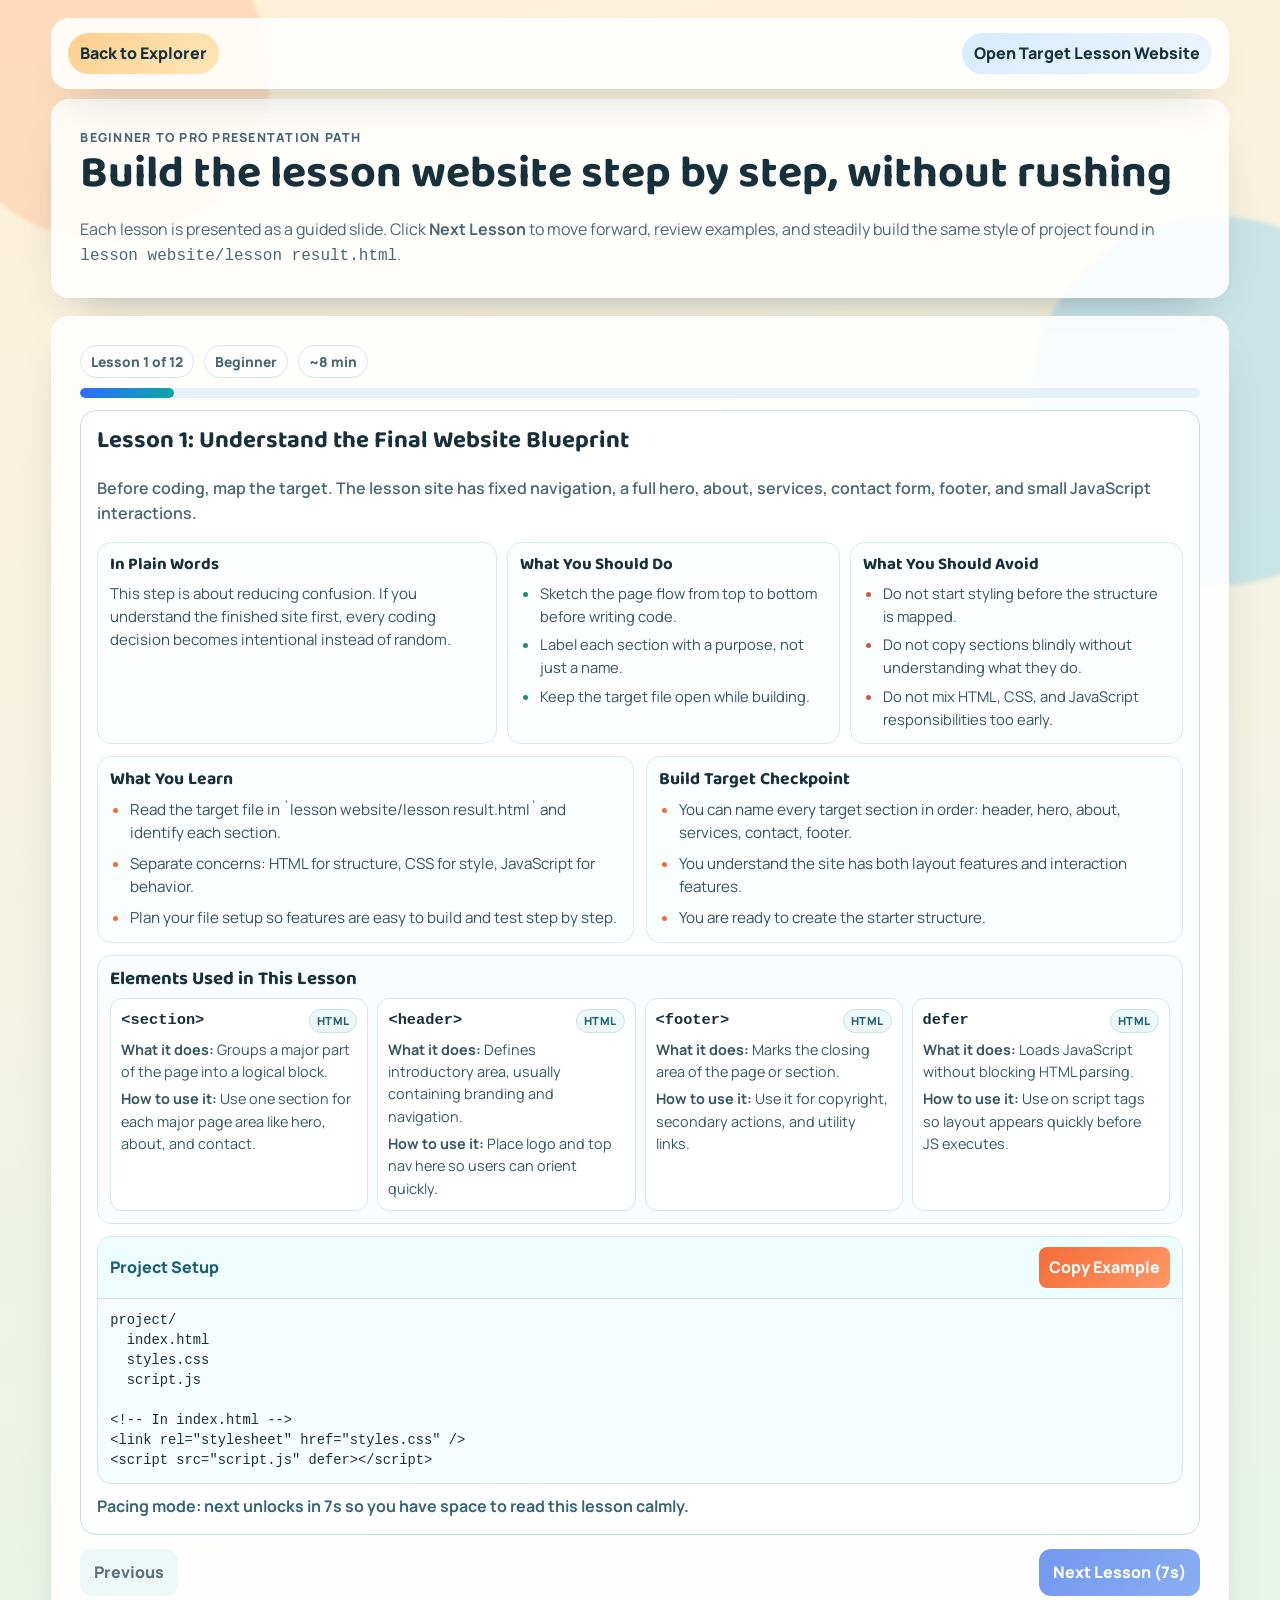
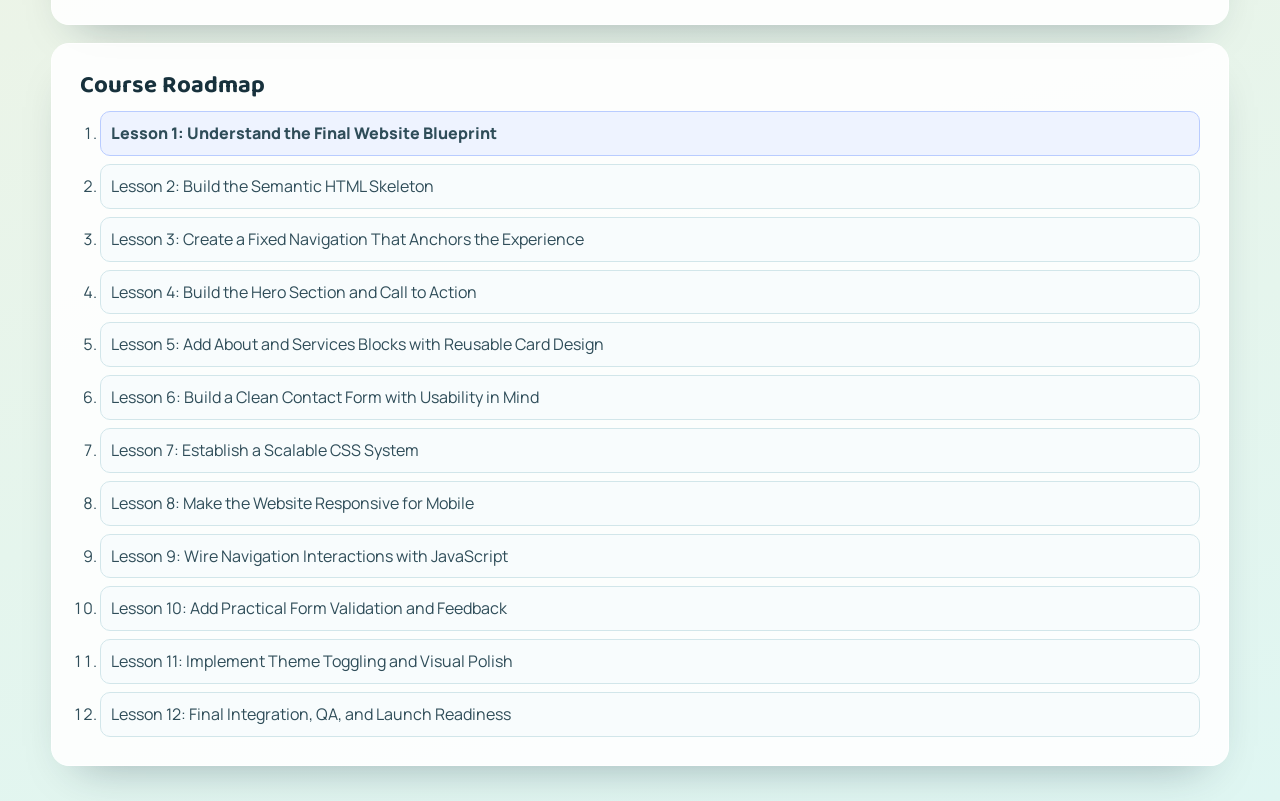
==== learn.html @ 1e5a31a6 "commit" ====
<!DOCTYPE html>
<html lang="en">
  <head>
    <meta charset="UTF-8" />
    <meta name="viewport" content="width=device-width, initial-scale=1.0" />
    <title>Learn Coding Path | Web Stack Explorer</title>
    <link rel="preconnect" href="https://fonts.googleapis.com" />
    <link rel="preconnect" href="https://fonts.gstatic.com" crossorigin />
    <link
      href="https://fonts.googleapis.com/css2?family=Baloo+2:wght@600;700&family=Manrope:wght@400;600;700;800&display=swap"
      rel="stylesheet"
    />
    <link rel="stylesheet" href="learn.css" />
    <script src="learn.js" defer></script>
  </head>
  <body>
    <div class="bg-layer" aria-hidden="true">
      <span class="shape shape-a"></span>
      <span class="shape shape-b"></span>
      <span class="shape shape-c"></span>
    </div>

    <header class="learn-header">
      <a class="back-link" href="index.html">Back to Explorer</a>
      <a
        class="target-link"
        href="lesson%20website/lesson%20result.html"
        target="_blank"
        rel="noreferrer"
        >Open Target Lesson Website</a
      >
    </header>

    <main class="learn-main">
      <section class="intro">
        <p class="eyebrow">Beginner to Pro Presentation Path</p>
        <h1>Build the lesson website step by step, without rushing</h1>
        <p>
          Each lesson is presented as a guided slide. Click
          <strong>Next Lesson</strong> to move forward, review examples, and
          steadily build the same style of project found in
          <code>lesson website/lesson result.html</code>.
        </p>
      </section>

      <section class="presentation" aria-live="polite">
        <div class="progress-wrap">
          <div class="progress-meta">
            <span id="lessonCounter">Lesson 1 of 12</span>
            <span id="lessonLevel">Beginner</span>
            <span id="lessonReadTime">~8 min</span>
          </div>
          <div class="progress-bar">
            <span id="progressFill"></span>
          </div>
        </div>

        <article id="lessonCard" class="lesson-card">
          <h2 id="lessonTitle"></h2>
          <p id="lessonSummary" class="lesson-summary"></p>

          <section class="explain-grid">
            <article class="explain-panel">
              <h3>In Plain Words</h3>
              <p id="lessonExplain"></p>
            </article>
            <article class="do-panel">
              <h3>What You Should Do</h3>
              <ul id="lessonDo"></ul>
            </article>
            <article class="dont-panel">
              <h3>What You Should Avoid</h3>
              <ul id="lessonDont"></ul>
            </article>
          </section>

          <div class="lesson-columns">
            <section>
              <h3>What You Learn</h3>
              <ul id="lessonPoints"></ul>
            </section>
            <section>
              <h3>Build Target Checkpoint</h3>
              <ul id="lessonCheckpoint"></ul>
            </section>
          </div>

          <section class="element-explain">
            <h3>Elements Used in This Lesson</h3>
            <div id="lessonElements" class="element-grid"></div>
          </section>

          <section class="snippet-wrap">
            <div class="snippet-head">
              <span id="codeLabel">HTML Example</span>
              <button id="copySnippet" type="button">Copy Example</button>
            </div>
            <pre><code id="lessonSnippet"></code></pre>
          </section>

          <p id="slowTip" class="slow-tip"></p>
        </article>

        <div class="controls">
          <button id="prevBtn" type="button">Previous</button>
          <button id="nextBtn" type="button">Next Lesson</button>
        </div>
      </section>

      <section class="roadmap">
        <h2>Course Roadmap</h2>
        <ol id="roadmapList"></ol>
      </section>
    </main>
  </body>
</html>
---- learn.css ----
:root {
  --bg-top: #fef1d8;
  --bg-bottom: #dff6f2;
  --surface: #ffffffe0;
  --surface-strong: #fff;
  --text: #17313c;
  --muted: #496773;
  --border: #c3dce2;
  --accent: #f46c36;
  --accent-2: #0ca8a4;
  --accent-3: #2f6bff;
  --radius: 18px;
  --shadow: 0 22px 45px -26px rgba(10, 37, 55, 0.38);
}

*,
*::before,
*::after {
  box-sizing: border-box;
}

html {
  scroll-behavior: smooth;
}

body {
  margin: 0;
  min-height: 100vh;
  line-height: 1.55;
  color: var(--text);
  font-family: "Manrope", sans-serif;
  background: linear-gradient(168deg, var(--bg-top), var(--bg-bottom));
}

.bg-layer {
  position: fixed;
  inset: 0;
  overflow: hidden;
  pointer-events: none;
  z-index: -1;
}

.shape {
  position: absolute;
  border-radius: 50%;
  opacity: 0.24;
  filter: blur(2px);
  animation: floaty 11s ease-in-out infinite alternate;
}

.shape-a {
  width: 330px;
  height: 330px;
  background: #ff9566;
  top: -90px;
  left: -60px;
}

.shape-b {
  width: 370px;
  height: 370px;
  background: #3cb7ff;
  top: 24%;
  right: -120px;
  animation-delay: 1.4s;
}

.shape-c {
  width: 260px;
  height: 260px;
  background: #42d0b8;
  left: 30%;
  bottom: -110px;
  animation-delay: 2.4s;
}

@keyframes floaty {
  from {
    transform: translateY(0) translateX(0) scale(1);
  }
  to {
    transform: translateY(-18px) translateX(18px) scale(1.08);
  }
}

.learn-header {
  width: min(1200px, 92%);
  margin: 18px auto 10px;
  display: flex;
  justify-content: space-between;
  align-items: center;
  gap: 10px;
  padding: 14px 16px;
  border-radius: 18px;
  border: 1px solid #fff;
  background: var(--surface);
  box-shadow: var(--shadow);
  position: sticky;
  top: 10px;
  z-index: 12;
  backdrop-filter: blur(8px);
}

.back-link,
.target-link {
  text-decoration: none;
  color: var(--text);
  font-weight: 800;
  border-radius: 999px;
  padding: 8px 12px;
}

.back-link {
  background: linear-gradient(136deg, #ffcf8d, #ffe7b9);
}

.target-link {
  background: linear-gradient(136deg, #d6ecff, #edf5ff);
}

.learn-main {
  width: min(1200px, 92%);
  margin: 0 auto 36px;
  display: grid;
  gap: 18px;
}

.intro,
.presentation,
.roadmap {
  background: var(--surface);
  border: 1px solid #fff;
  border-radius: var(--radius);
  box-shadow: var(--shadow);
  padding: clamp(18px, 2.2vw, 30px);
}

.eyebrow {
  margin: 0;
  font-size: 0.78rem;
  text-transform: uppercase;
  letter-spacing: 0.1em;
  font-weight: 800;
  color: #0f8d89;
}

h1,
h2,
h3 {
  margin-top: 0;
  line-height: 1.2;
  font-family: "Baloo 2", cursive;
}

h1 {
  font-size: clamp(1.7rem, 3.8vw, 2.8rem);
  margin-bottom: 8px;
}

.intro p {
  margin-bottom: 0;
  color: var(--muted);
}

code {
  font-family: ui-monospace, SFMono-Regular, Menlo, monospace;
}

.progress-wrap {
  margin-bottom: 12px;
}

.progress-meta {
  display: flex;
  flex-wrap: wrap;
  gap: 10px;
  align-items: center;
  font-weight: 800;
  color: var(--muted);
}

.progress-meta span {
  border-radius: 999px;
  border: 1px solid #d4e7eb;
  background: #fff;
  padding: 5px 10px;
  font-size: 0.86rem;
}

.progress-bar {
  margin-top: 10px;
  height: 10px;
  border-radius: 999px;
  background: #e5f1f5;
  overflow: hidden;
}

#progressFill {
  display: block;
  height: 100%;
  width: 0;
  border-radius: inherit;
  background: linear-gradient(130deg, var(--accent-3), var(--accent-2));
  transition: width 0.45s ease;
}

.lesson-card {
  border: 1px solid var(--border);
  border-radius: 16px;
  background: var(--surface-strong);
  padding: 16px;
  transition: opacity 0.25s ease, transform 0.25s ease;
}

.lesson-card.is-switching {
  opacity: 0;
  transform: translateY(8px);
}

.lesson-summary {
  margin-top: 0;
  color: var(--muted);
  font-weight: 600;
}

.explain-grid {
  margin-top: 10px;
  margin-bottom: 12px;
  display: grid;
  grid-template-columns: 1.2fr 1fr 1fr;
  gap: 10px;
}

.explain-grid article {
  border-radius: 14px;
  padding: 12px;
  border: 1px solid #d8eaee;
  background: #fcfeff;
}

.explain-grid h3 {
  margin-bottom: 7px;
  font-size: 1.05rem;
}

.explain-panel p {
  margin: 0;
  color: #365663;
  font-size: 0.94rem;
}

.do-panel {
  background: #f1fff8;
  border-color: #cdeedd;
}

.dont-panel {
  background: #fff7f3;
  border-color: #f0ddd4;
}

.do-panel ul,
.dont-panel ul {
  margin: 0;
  padding-left: 20px;
  display: grid;
  gap: 6px;
  color: #34545f;
  font-size: 0.92rem;
}

.do-panel li::marker {
  color: #179368;
}

.dont-panel li::marker {
  color: #c85f38;
}

.lesson-columns {
  display: grid;
  grid-template-columns: repeat(2, minmax(0, 1fr));
  gap: 12px;
  margin-top: 10px;
  margin-bottom: 12px;
}

.lesson-columns section {
  border: 1px solid #dbecef;
  border-radius: 14px;
  padding: 12px;
  background: #fbfeff;
}

.lesson-columns h3 {
  margin-bottom: 8px;
  font-size: 1.1rem;
}

.lesson-columns ul {
  margin: 0;
  padding-left: 20px;
  display: grid;
  gap: 7px;
  color: #365360;
  font-size: 0.95rem;
}

.lesson-columns li::marker {
  color: var(--accent);
}

.element-explain {
  border: 1px solid #d6eaee;
  border-radius: 14px;
  background: #f9fdff;
  padding: 12px;
  margin-bottom: 12px;
}

.element-explain h3 {
  margin-bottom: 8px;
}

.element-grid {
  display: grid;
  gap: 9px;
  grid-template-columns: repeat(auto-fit, minmax(220px, 1fr));
}

.element-card-mini {
  border: 1px solid #d5e8ec;
  border-radius: 12px;
  background: #fff;
  padding: 10px;
}

.element-head {
  display: flex;
  align-items: center;
  justify-content: space-between;
  gap: 8px;
  margin-bottom: 6px;
}

.element-name {
  margin: 0;
  font-size: 0.96rem;
  font-family: ui-monospace, SFMono-Regular, Menlo, monospace;
}

.element-type {
  border-radius: 999px;
  border: 1px solid #c9e1e7;
  background: #edf8fb;
  color: #1f6172;
  font-size: 0.7rem;
  letter-spacing: 0.04em;
  padding: 2px 7px;
  font-weight: 800;
  text-transform: uppercase;
}

.element-card-mini p {
  margin: 0;
  color: #355762;
  font-size: 0.9rem;
}

.element-card-mini p + p {
  margin-top: 5px;
}

.snippet-wrap {
  border: 1px solid #d2e6ea;
  border-radius: 14px;
  background: #f6fcfd;
  overflow: hidden;
}

.snippet-head {
  display: flex;
  justify-content: space-between;
  align-items: center;
  gap: 10px;
  padding: 10px 12px;
  border-bottom: 1px solid #d2e6ea;
  background: #eefdff;
  font-weight: 800;
  color: #1a5f72;
}

#copySnippet {
  border: 0;
  border-radius: 8px;
  padding: 8px 10px;
  font: inherit;
  font-weight: 800;
  color: #fff;
  background: linear-gradient(130deg, var(--accent), #ff9868);
  cursor: pointer;
}

.snippet-wrap pre {
  margin: 0;
  max-height: 280px;
  overflow: auto;
  padding: 12px;
  font-family: ui-monospace, SFMono-Regular, Menlo, monospace;
  font-size: 0.86rem;
  line-height: 1.45;
}

.slow-tip {
  margin-top: 10px;
  margin-bottom: 0;
  color: #356576;
  font-weight: 700;
}

.controls {
  margin-top: 14px;
  display: flex;
  justify-content: space-between;
  gap: 10px;
}

.controls button {
  border: 0;
  border-radius: 12px;
  padding: 11px 14px;
  font: inherit;
  font-weight: 800;
  cursor: pointer;
}

#prevBtn {
  color: #163849;
  background: #e5f5f8;
}

#nextBtn {
  color: #fff;
  background: linear-gradient(130deg, var(--accent-3), #4e8fff);
}

.controls button:disabled {
  cursor: not-allowed;
  filter: grayscale(0.14);
  opacity: 0.7;
}

.roadmap h2 {
  margin-bottom: 10px;
}

.roadmap ol {
  margin: 0;
  padding-left: 20px;
  display: grid;
  gap: 8px;
}

.roadmap li {
  color: #2f4d59;
}

.roadmap-step {
  width: 100%;
  text-align: left;
  border: 1px solid #d2e6ea;
  border-radius: 10px;
  padding: 9px 10px;
  background: #f8fcfd;
  cursor: pointer;
  font: inherit;
  color: inherit;
}

.roadmap-step.done {
  border-color: #b9e1ce;
  background: #eefff5;
}

.roadmap-step.current {
  border-color: #b9ccff;
  background: #eef3ff;
  font-weight: 800;
}

@media (max-width: 900px) {
  .learn-header {
    flex-direction: column;
    align-items: flex-start;
  }
}

@media (max-width: 760px) {
  .explain-grid {
    grid-template-columns: 1fr;
  }

  .lesson-columns {
    grid-template-columns: 1fr;
  }

  .controls {
    flex-direction: column;
  }
}

@media (prefers-reduced-motion: reduce) {
  *,
  *::before,
  *::after {
    animation: none !important;
    transition: none !important;
  }
}
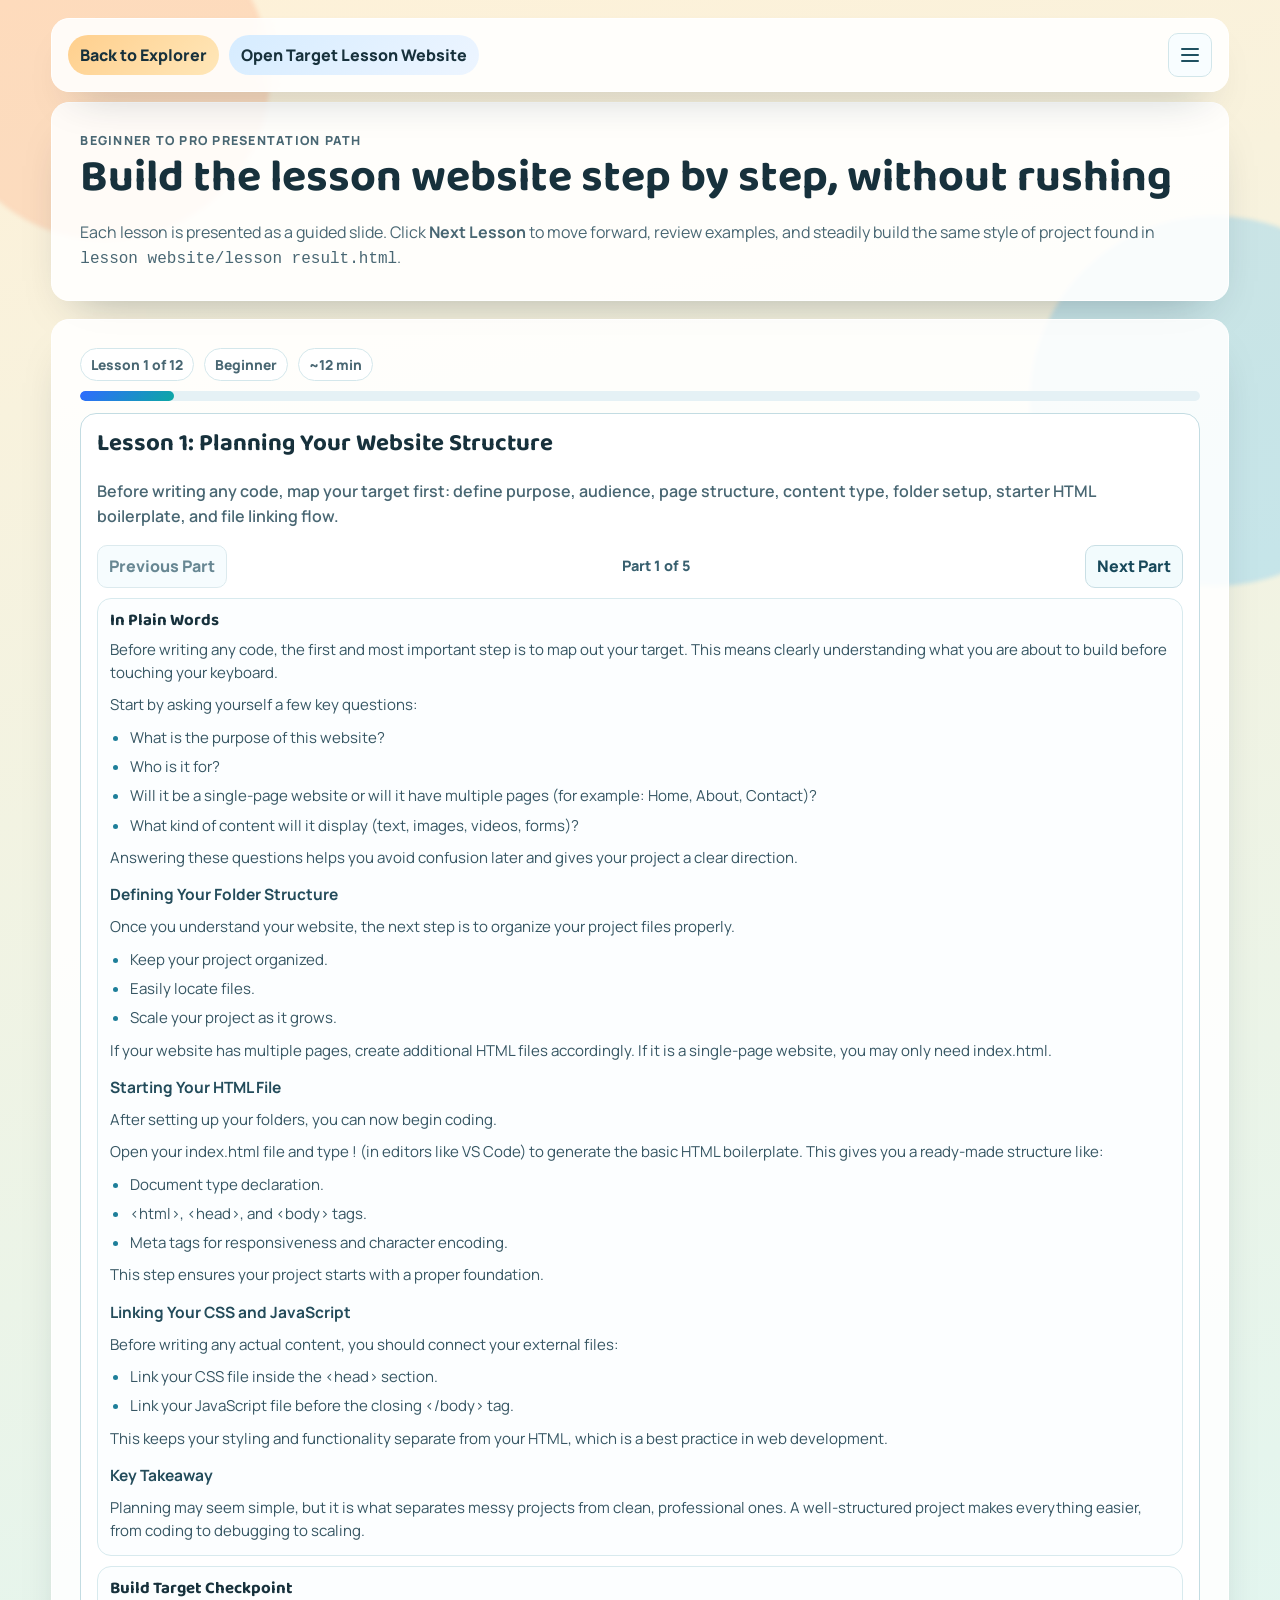
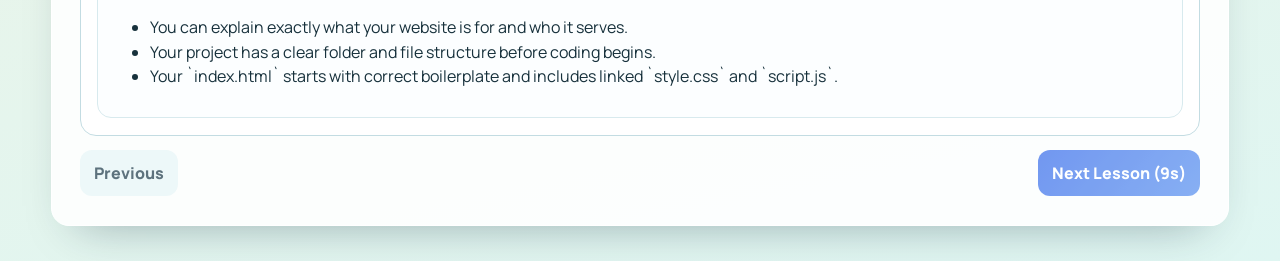
==== commit 9a3517f2: "commit" ====
--- a/learn.html
+++ b/learn.html
@@ -21,14 +21,37 @@
     </div>
 
     <header class="learn-header">
-      <a class="back-link" href="index.html">Back to Explorer</a>
-      <a
-        class="target-link"
-        href="lesson%20website/lesson%20result.html"
-        target="_blank"
-        rel="noreferrer"
-        >Open Target Lesson Website</a
-      >
+      <div class="header-links">
+        <a class="back-link" href="index.html">Back to Explorer</a>
+        <a
+          class="target-link"
+          href="lesson%20website/lesson%20result.html"
+          target="_blank"
+          rel="noreferrer"
+          >Open Target Lesson Website</a
+        >
+      </div>
+      <aside class="roadmap-drawer" aria-label="Lesson menu">
+        <button
+          id="roadmapToggle"
+          class="roadmap-toggle"
+          type="button"
+          aria-expanded="false"
+          aria-controls="roadmapBody"
+          aria-label="Open lesson roadmap"
+          title="Open lesson roadmap"
+        >
+          <span class="roadmap-toggle-icon" aria-hidden="true">
+            <span></span>
+            <span></span>
+            <span></span>
+          </span>
+        </button>
+        <div id="roadmapBody" class="roadmap-body">
+          <h2>Course Roadmap</h2>
+          <ol id="roadmapList"></ol>
+        </div>
+      </aside>
     </header>
 
     <main class="learn-main">
@@ -59,46 +82,72 @@
           <h2 id="lessonTitle"></h2>
           <p id="lessonSummary" class="lesson-summary"></p>
 
-          <section class="explain-grid">
-            <article class="explain-panel">
-              <h3>In Plain Words</h3>
-              <p id="lessonExplain"></p>
-            </article>
-            <article class="do-panel">
-              <h3>What You Should Do</h3>
-              <ul id="lessonDo"></ul>
-            </article>
-            <article class="dont-panel">
-              <h3>What You Should Avoid</h3>
-              <ul id="lessonDont"></ul>
-            </article>
-          </section>
-
-          <div class="lesson-columns">
-            <section>
-              <h3>What You Learn</h3>
-              <ul id="lessonPoints"></ul>
-            </section>
-            <section>
-              <h3>Build Target Checkpoint</h3>
-              <ul id="lessonCheckpoint"></ul>
-            </section>
+          <div class="part-controls" aria-label="Lesson part navigation">
+            <button id="prevPartBtn" type="button">Previous Part</button>
+            <span id="partCounter">Part 1 of 5</span>
+            <button id="nextPartBtn" type="button">Next Part</button>
           </div>
 
-          <section class="element-explain">
-            <h3>Elements Used in This Lesson</h3>
-            <div id="lessonElements" class="element-grid"></div>
-          </section>
+          <div class="lesson-slide-window">
+            <div id="lessonSlidesTrack" class="lesson-slides-track">
+              <section class="lesson-slide">
+                <article class="explain-panel">
+                  <h3>In Plain Words</h3>
+                  <div id="lessonExplain" class="lesson-explain-body"></div>
+                </article>
+                <article class="checkpoint-panel">
+                  <h3>Build Target Checkpoint</h3>
+                  <ul id="lessonCheckpoint"></ul>
+                </article>
+              </section>
 
-          <section class="snippet-wrap">
-            <div class="snippet-head">
-              <span id="codeLabel">HTML Example</span>
-              <button id="copySnippet" type="button">Copy Example</button>
+              <section class="lesson-slide">
+                <section class="split-panels">
+                  <article class="do-panel">
+                    <h3>What You Should Do</h3>
+                    <ul id="lessonDo"></ul>
+                  </article>
+                  <article class="dont-panel">
+                    <h3>What You Should Avoid</h3>
+                    <ul id="lessonDont"></ul>
+                  </article>
+                </section>
+              </section>
+
+              <section class="lesson-slide">
+                <section class="lesson-columns lesson-columns-single">
+                  <section>
+                    <h3>What You Learn</h3>
+                    <ul id="lessonPoints"></ul>
+                  </section>
+                </section>
+              </section>
+
+              <section class="lesson-slide">
+                <section class="element-explain">
+                  <h3>Elements Used in This Lesson</h3>
+                  <p class="element-note">
+                    This list includes repeated elements so you can keep
+                    seeing them in context.
+                  </p>
+                  <div class="element-scroll">
+                    <div id="lessonElements" class="element-grid"></div>
+                  </div>
+                </section>
+              </section>
+
+              <section class="lesson-slide">
+                <section class="snippet-wrap">
+                  <div class="snippet-head">
+                    <span id="codeLabel">HTML Example</span>
+                    <button id="copySnippet" type="button">Copy Example</button>
+                  </div>
+                  <pre><code id="lessonSnippet"></code></pre>
+                </section>
+                <p id="slowTip" class="slow-tip"></p>
+              </section>
             </div>
-            <pre><code id="lessonSnippet"></code></pre>
-          </section>
-
-          <p id="slowTip" class="slow-tip"></p>
+          </div>
         </article>
 
         <div class="controls">
@@ -106,11 +155,6 @@
           <button id="nextBtn" type="button">Next Lesson</button>
         </div>
       </section>
-
-      <section class="roadmap">
-        <h2>Course Roadmap</h2>
-        <ol id="roadmapList"></ol>
-      </section>
     </main>
   </body>
 </html>
--- a/learn.css
+++ b/learn.css
@@ -32,6 +32,36 @@
   background: linear-gradient(168deg, var(--bg-top), var(--bg-bottom));
 }
 
+/* Theme-matched scrollbar styling */
+* {
+  scrollbar-width: thin;
+  scrollbar-color: #5cb8ce #e9f5f8;
+}
+
+*::-webkit-scrollbar {
+  width: 12px;
+  height: 12px;
+}
+
+*::-webkit-scrollbar-track {
+  background: linear-gradient(180deg, #f2fafc, #e6f2f6);
+  border-radius: 999px;
+}
+
+*::-webkit-scrollbar-thumb {
+  background: linear-gradient(180deg, #67c0d5, #2e8fa7);
+  border-radius: 999px;
+  border: 2px solid #e9f5f8;
+}
+
+*::-webkit-scrollbar-thumb:hover {
+  background: linear-gradient(180deg, #4eb8d0, #277f95);
+}
+
+*::-webkit-scrollbar-corner {
+  background: #e9f5f8;
+}
+
 .bg-layer {
   position: fixed;
   inset: 0;
@@ -101,6 +131,19 @@
   backdrop-filter: blur(8px);
 }
 
+.header-links {
+  display: flex;
+  gap: 10px;
+  align-items: center;
+  flex-wrap: wrap;
+}
+
+.roadmap-drawer {
+  position: relative;
+  margin-left: auto;
+  z-index: 30;
+}
+
 .back-link,
 .target-link {
   text-decoration: none;
@@ -126,8 +169,7 @@
 }
 
 .intro,
-.presentation,
-.roadmap {
+.presentation {
   background: var(--surface);
   border: 1px solid #fff;
   border-radius: var(--radius);
@@ -223,30 +265,97 @@
   font-weight: 600;
 }
 
-.explain-grid {
-  margin-top: 10px;
-  margin-bottom: 12px;
-  display: grid;
-  grid-template-columns: 1.2fr 1fr 1fr;
+.part-controls {
+  margin-top: 12px;
+  margin-bottom: 10px;
+  display: flex;
+  align-items: center;
+  justify-content: space-between;
+  gap: 8px;
+}
+
+.part-controls button {
+  border: 1px solid #c9dfe5;
+  border-radius: 10px;
+  padding: 8px 11px;
+  font: inherit;
+  font-weight: 800;
+  cursor: pointer;
+  color: #17485a;
+  background: #f2fbfd;
+}
+
+.part-controls button:disabled {
+  cursor: not-allowed;
+  opacity: 0.65;
+}
+
+#partCounter {
+  font-weight: 800;
+  color: #38606f;
+  font-size: 0.9rem;
+}
+
+.lesson-slide-window {
+  overflow: hidden;
+  transition: height 0.28s ease;
+}
+
+.lesson-slides-track {
+  display: flex;
+  align-items: flex-start;
+  transition: transform 0.35s ease;
+}
+
+.lesson-slide {
+  min-width: 100%;
+  display: grid;
+  align-content: start;
+  align-items: start;
   gap: 10px;
 }
 
-.explain-grid article {
+.lesson-slide article,
+.lesson-slide section > article,
+.lesson-slide .lesson-columns section,
+.lesson-slide .element-explain {
   border-radius: 14px;
   padding: 12px;
   border: 1px solid #d8eaee;
   background: #fcfeff;
 }
 
-.explain-grid h3 {
+.lesson-slide h3 {
   margin-bottom: 7px;
   font-size: 1.05rem;
 }
 
-.explain-panel p {
-  margin: 0;
+.lesson-explain-body {
+  display: grid;
+  gap: 9px;
   color: #365663;
   font-size: 0.94rem;
+}
+
+.lesson-explain-body p {
+  margin: 0;
+}
+
+.lesson-explain-body h4 {
+  margin: 4px 0 0;
+  font-size: 0.97rem;
+  color: #234c5b;
+}
+
+.lesson-explain-body ul {
+  margin: 0;
+  padding-left: 20px;
+  display: grid;
+  gap: 6px;
+}
+
+.lesson-explain-body li::marker {
+  color: #1e7f9a;
 }
 
 .do-panel {
@@ -267,6 +376,18 @@
   gap: 6px;
   color: #34545f;
   font-size: 0.92rem;
+}
+
+.split-panels {
+  display: grid;
+  grid-template-columns: repeat(2, minmax(0, 1fr));
+  align-items: start;
+  gap: 10px;
+}
+
+.split-panels > article {
+  height: fit-content;
+  align-self: start;
 }
 
 .do-panel li::marker {
@@ -283,6 +404,11 @@
   gap: 12px;
   margin-top: 10px;
   margin-bottom: 12px;
+}
+
+.lesson-columns-single {
+  grid-template-columns: 1fr;
+  margin-bottom: 0;
 }
 
 .lesson-columns section {
@@ -320,6 +446,19 @@
 
 .element-explain h3 {
   margin-bottom: 8px;
+}
+
+.element-note {
+  margin-top: 0;
+  margin-bottom: 9px;
+  color: #426372;
+  font-size: 0.9rem;
+}
+
+.element-scroll {
+  max-height: 320px;
+  overflow: auto;
+  padding-right: 4px;
 }
 
 .element-grid {
@@ -450,18 +589,102 @@
   opacity: 0.7;
 }
 
-.roadmap h2 {
-  margin-bottom: 10px;
-}
-
-.roadmap ol {
+.roadmap-body h2 {
+  margin-bottom: 8px;
+}
+
+.roadmap-toggle {
+  width: 44px;
+  height: 44px;
+  border: 1px solid #d2e6ea;
+  border-radius: 10px;
+  background: #f8fdffef;
+  color: #1f5060;
+  font: inherit;
+  font-weight: 800;
+  display: flex;
+  align-items: center;
+  justify-content: center;
+  padding: 0;
+  cursor: pointer;
+  transition: background 0.2s ease, border-color 0.2s ease, transform 0.2s ease;
+}
+
+.roadmap-toggle-icon {
+  display: inline-grid;
+  gap: 4px;
+  width: 18px;
+}
+
+.roadmap-toggle-icon span {
+  display: block;
+  width: 18px;
+  height: 2px;
+  border-radius: 999px;
+  background: #1f5060;
+  transition: transform 0.24s ease, opacity 0.2s ease;
+}
+
+.roadmap-drawer.is-open .roadmap-toggle {
+  background: #eaf6fb;
+  border-color: #b8d6e2;
+}
+
+.roadmap-drawer.is-open .roadmap-toggle-icon span:nth-child(1) {
+  transform: translateY(6px) rotate(45deg);
+}
+
+.roadmap-drawer.is-open .roadmap-toggle-icon span:nth-child(2) {
+  opacity: 0;
+}
+
+.roadmap-drawer.is-open .roadmap-toggle-icon span:nth-child(3) {
+  transform: translateY(-6px) rotate(-45deg);
+}
+
+.roadmap-body {
+  position: absolute;
+  top: calc(100% + 8px);
+  right: 0;
+  width: min(420px, 88vw);
+  border: 1px solid #d2e6ea;
+  border-radius: 14px;
+  background: #fffffff2;
+  box-shadow: var(--shadow);
+  backdrop-filter: blur(8px);
+  padding: 12px;
+  max-height: min(72vh, 620px);
+  overflow: auto;
+  opacity: 0;
+  transform: translateY(-8px) scale(0.98);
+  transform-origin: top right;
+  pointer-events: none;
+  visibility: hidden;
+  transition:
+    opacity 0.24s ease,
+    transform 0.24s ease,
+    visibility 0.24s step-end;
+}
+
+.roadmap-drawer.is-open .roadmap-body {
+  opacity: 1;
+  transform: translateY(0) scale(1);
+  pointer-events: auto;
+  visibility: visible;
+  transition:
+    opacity 0.24s ease,
+    transform 0.24s ease,
+    visibility 0s step-start;
+}
+
+.roadmap-body ol {
   margin: 0;
   padding-left: 20px;
   display: grid;
   gap: 8px;
 }
 
-.roadmap li {
+.roadmap-body li {
   color: #2f4d59;
 }
 
@@ -475,6 +698,35 @@
   cursor: pointer;
   font: inherit;
   color: inherit;
+  opacity: 0;
+  transform: translateY(-6px);
+  transition:
+    opacity 0.2s ease,
+    transform 0.2s ease,
+    background 0.2s ease,
+    border-color 0.2s ease;
+}
+
+.roadmap-drawer.is-open .roadmap-step {
+  opacity: 1;
+  transform: translateY(0);
+}
+
+.roadmap-drawer.is-open .roadmap-body li:nth-child(1) .roadmap-step { transition-delay: 0.03s; }
+.roadmap-drawer.is-open .roadmap-body li:nth-child(2) .roadmap-step { transition-delay: 0.05s; }
+.roadmap-drawer.is-open .roadmap-body li:nth-child(3) .roadmap-step { transition-delay: 0.07s; }
+.roadmap-drawer.is-open .roadmap-body li:nth-child(4) .roadmap-step { transition-delay: 0.09s; }
+.roadmap-drawer.is-open .roadmap-body li:nth-child(5) .roadmap-step { transition-delay: 0.11s; }
+.roadmap-drawer.is-open .roadmap-body li:nth-child(6) .roadmap-step { transition-delay: 0.13s; }
+.roadmap-drawer.is-open .roadmap-body li:nth-child(7) .roadmap-step { transition-delay: 0.15s; }
+.roadmap-drawer.is-open .roadmap-body li:nth-child(8) .roadmap-step { transition-delay: 0.17s; }
+.roadmap-drawer.is-open .roadmap-body li:nth-child(9) .roadmap-step { transition-delay: 0.19s; }
+.roadmap-drawer.is-open .roadmap-body li:nth-child(10) .roadmap-step { transition-delay: 0.21s; }
+.roadmap-drawer.is-open .roadmap-body li:nth-child(11) .roadmap-step { transition-delay: 0.23s; }
+.roadmap-drawer.is-open .roadmap-body li:nth-child(12) .roadmap-step { transition-delay: 0.25s; }
+
+.roadmap-drawer:not(.is-open) .roadmap-step {
+  transition-delay: 0s;
 }
 
 .roadmap-step.done {
@@ -493,15 +745,30 @@
     flex-direction: column;
     align-items: flex-start;
   }
+
+  .roadmap-drawer {
+    margin-left: 0;
+  }
+
+  .roadmap-body {
+    left: 0;
+    right: auto;
+    width: min(420px, 92vw);
+    transform-origin: top left;
+  }
 }
 
 @media (max-width: 760px) {
-  .explain-grid {
-    grid-template-columns: 1fr;
-  }
-
   .lesson-columns {
     grid-template-columns: 1fr;
+  }
+
+  .split-panels {
+    grid-template-columns: 1fr;
+  }
+
+  .part-controls {
+    flex-wrap: wrap;
   }
 
   .controls {
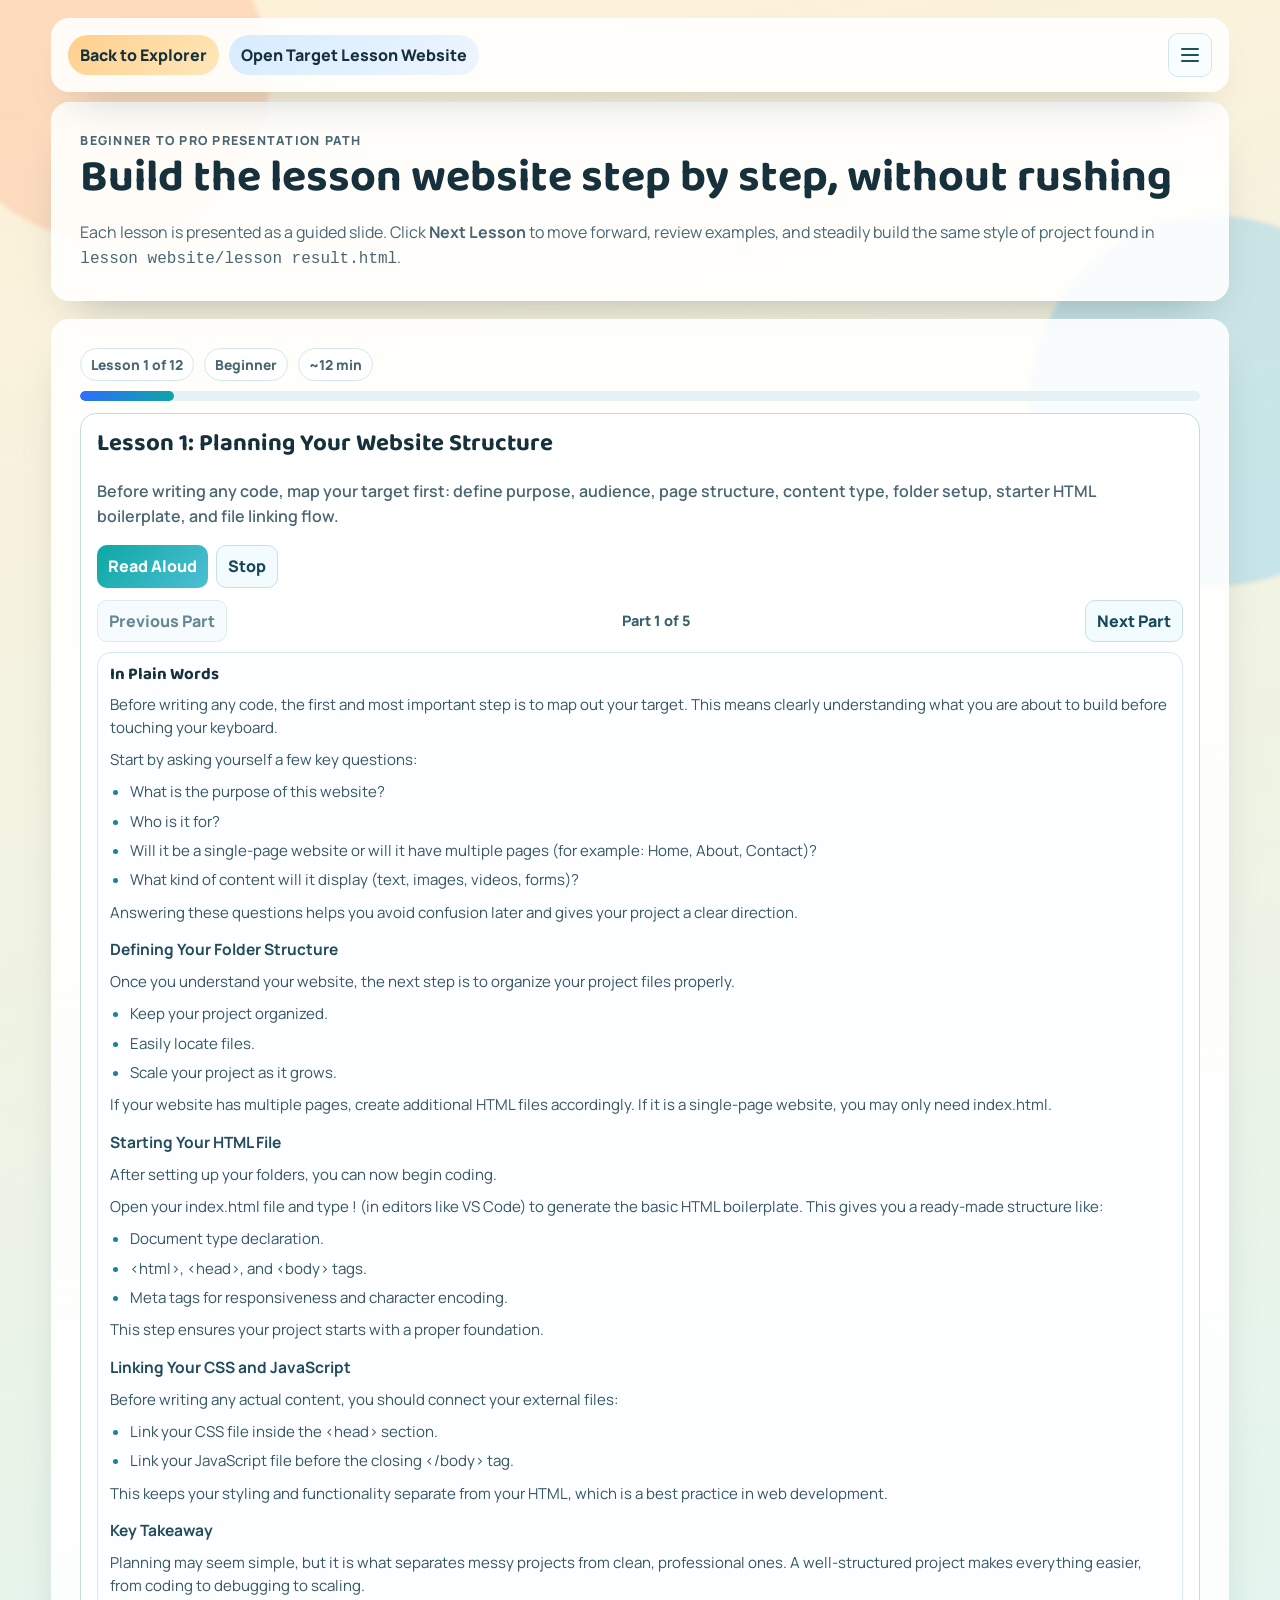
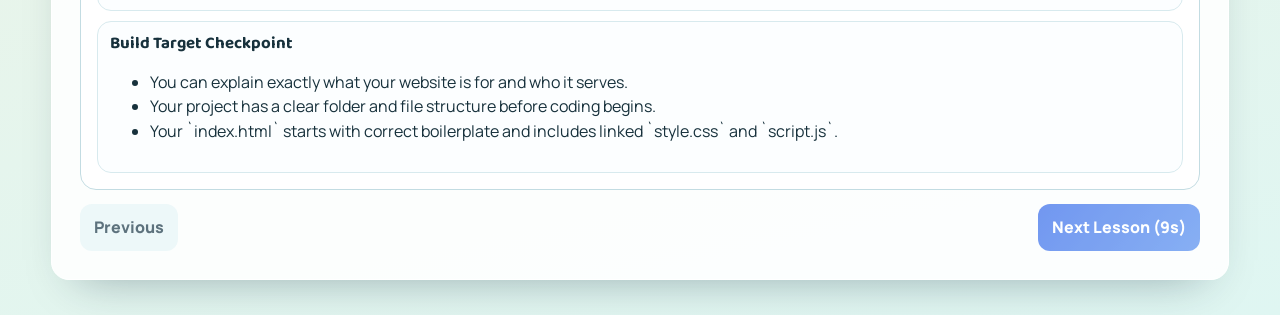
==== commit aed5afa7: "vc" ====
--- a/learn.html
+++ b/learn.html
@@ -81,6 +81,10 @@
         <article id="lessonCard" class="lesson-card">
           <h2 id="lessonTitle"></h2>
           <p id="lessonSummary" class="lesson-summary"></p>
+          <div class="tts-controls" aria-label="Text to speech controls">
+            <button id="ttsPlay" type="button">Read Aloud</button>
+            <button id="ttsStop" type="button">Stop</button>
+          </div>
 
           <div class="part-controls" aria-label="Lesson part navigation">
             <button id="prevPartBtn" type="button">Previous Part</button>
--- a/learn.css
+++ b/learn.css
@@ -263,6 +263,39 @@
   margin-top: 0;
   color: var(--muted);
   font-weight: 600;
+}
+
+.tts-controls {
+  display: flex;
+  flex-wrap: wrap;
+  gap: 8px;
+  margin-top: 8px;
+  margin-bottom: 8px;
+}
+
+.tts-controls button {
+  border-radius: 10px;
+  padding: 8px 11px;
+  font: inherit;
+  font-weight: 800;
+  cursor: pointer;
+}
+
+#ttsPlay {
+  border: 0;
+  color: #fff;
+  background: linear-gradient(130deg, var(--accent-2), #4dbfd4);
+}
+
+#ttsStop {
+  border: 1px solid #c9dfe5;
+  color: #17485a;
+  background: #f2fbfd;
+}
+
+.tts-controls button:disabled {
+  cursor: not-allowed;
+  opacity: 0.7;
 }
 
 .part-controls {
